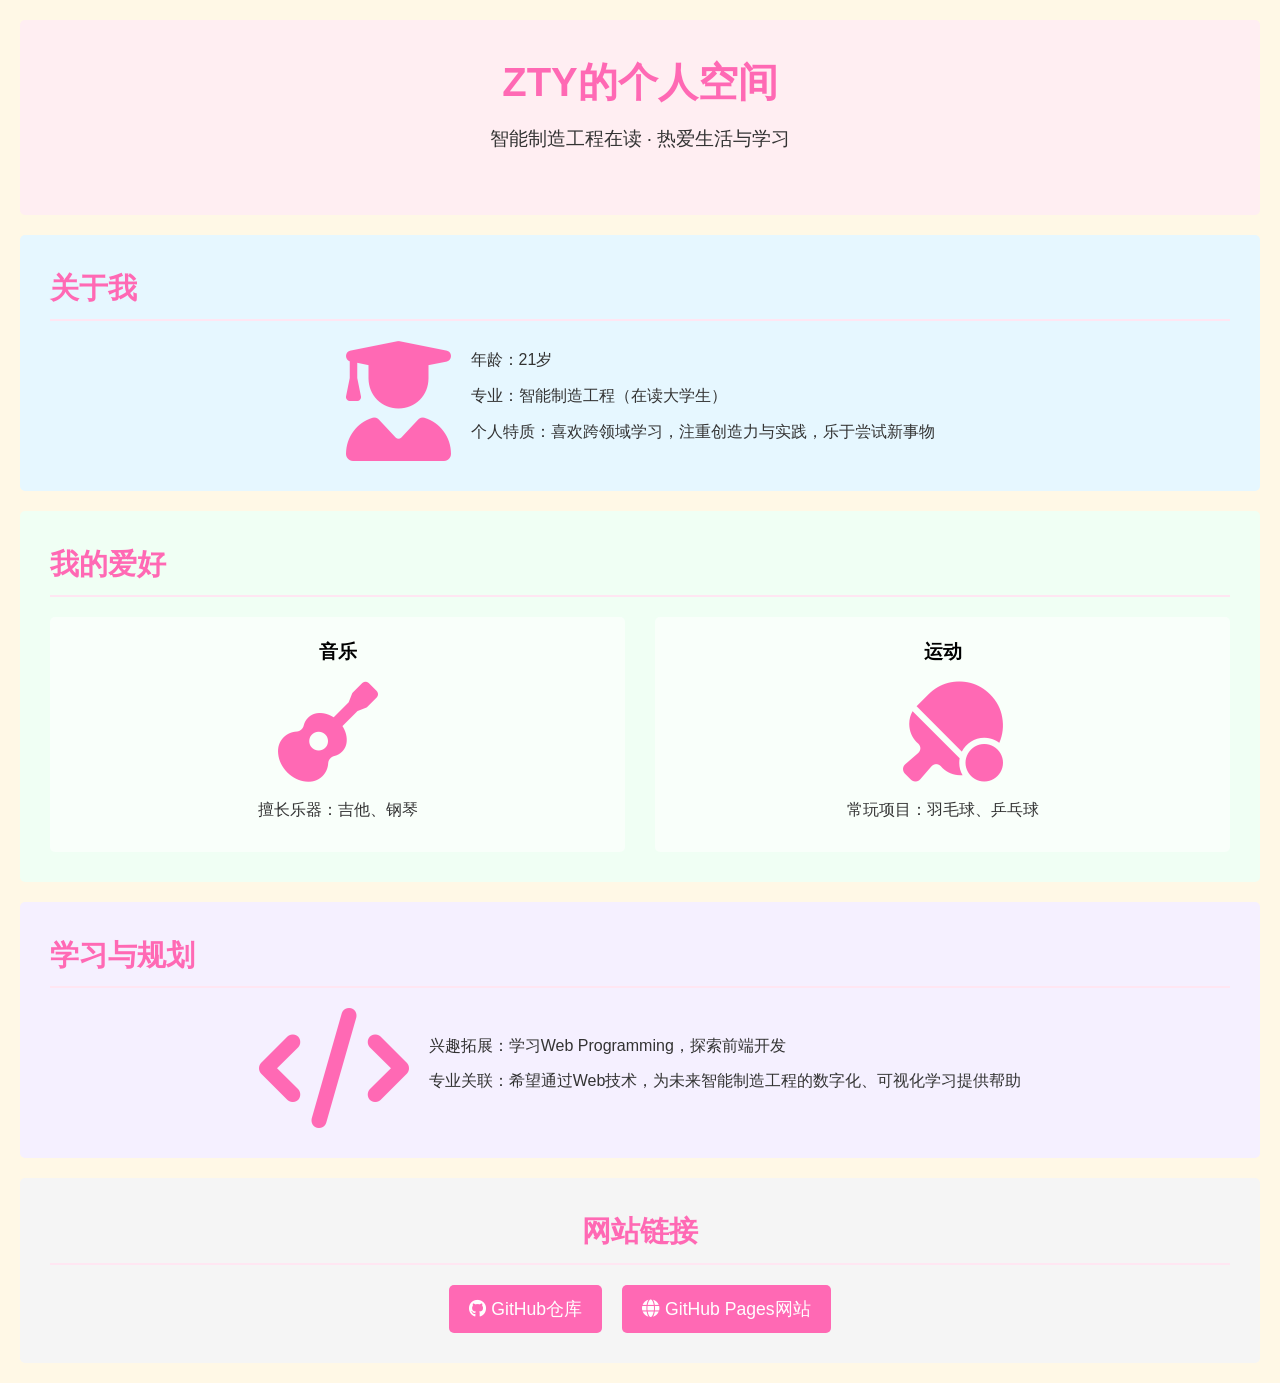
==== index.html @ f0e3d1bd "update" ====
<!DOCTYPE html>
<html lang="zh-CN">
<head>
    <meta charset="UTF-8">
    <meta name="viewport" content="width=device-width, initial-scale=1.0">
    <meta http-equiv="X-UA-Compatible" content="IE=edge">
    <meta name="color-scheme" content="light">
    <title>ZTY的个人网站</title>
    <!-- 引入CSS文件（保留原分区背景色配置，不改动） -->
    <link rel="stylesheet" href="zty-style.css">
    <!-- 引入Font Awesome在线图标库 -->
    <link rel="stylesheet" href="https://cdnjs.cloudflare.com/ajax/libs/font-awesome/6.5.1/css/all.min.css">
    <!-- 保留原可爱字体引入 -->
    <style>
        @font-face {
            font-family: "ZCOOLKuaiLe";
            src: url("ZCOOLKuaiLe-Regular.ttf") format("truetype");
        }
    </style>
</head>
<body>
    <!-- 头部标题区（保留原背景色配置，不改动） -->
    <header class="header-section">
        <h1 class="main-title">ZTY的个人空间</h1>
        <p class="subtitle">智能制造工程在读 · 热爱生活与学习</p>
    </header>

    <!-- 个人信息区（保留原背景色配置，仅修改图标及动画关联） -->
    <section class="info-section">
        <h2 class="section-title">关于我</h2>
        <div class="info-content">
            <!-- 替换为Font Awesome图标，添加动画类icon-animation -->
            <i class="fa-solid fa-user-graduate info-img icon-animation" style="font-size: 120px; color: #FF69B4;"></i>
            <div class="info-text">
                <p>年龄：21岁</p>
                <p>专业：智能制造工程（在读大学生）</p>
                <p>个人特质：喜欢跨领域学习，注重创造力与实践，乐于尝试新事物</p>
            </div>
        </div>
    </section>

    <!-- 兴趣爱好区（保留原背景色配置，仅修改图标及动画关联） -->
    <section class="hobby-section">
        <h2 class="section-title">我的爱好</h2>
        <div class="hobby-grid">
            <div class="hobby-card">
                <h3>音乐</h3>
                <div class="hobby-icon-group">
                    <!-- 替换为Font Awesome图标，添加动画类icon-animation -->
                    <i class="fa-solid fa-guitar hobby-img icon-animation" style="font-size: 100px; color: #FF69B4;"></i>
                    <i class="fa-solid fa-piano hobby-img icon-animation" style="font-size: 100px; color: #FF69B4; margin-left: 20px;"></i>
                </div>
                <p>擅长乐器：吉他、钢琴</p>
            </div>
            <div class="hobby-card">
                <h3>运动</h3>
                <div class="hobby-icon-group">
                    <!-- 替换为Font Awesome图标，添加动画类icon-animation -->
                    <i class="fa-solid fa-shuttlecock hobby-img icon-animation" style="font-size: 100px; color: #FF69B4;"></i>
                    <i class="fa-solid fa-table-tennis hobby-img icon-animation" style="font-size: 100px; color: #FF69B4; margin-left: 20px;"></i>
                </div>
                <p>常玩项目：羽毛球、乒乓球</p>
            </div>
        </div>
    </section>

    <!-- 学习方向区（保留原背景色配置，仅修改图标及动画关联） -->
    <section class="study-section">
        <h2 class="section-title">学习与规划</h2>
        <div class="study-content">
            <!-- 替换为Font Awesome图标，添加动画类icon-animation -->
            <i class="fa-solid fa-code study-img icon-animation" style="font-size: 120px; color: #FF69B4;"></i>
            <div class="study-text">
                <p>兴趣拓展：学习Web Programming，探索前端开发</p>
                <p>专业关联：希望通过Web技术，为未来智能制造工程的数字化、可视化学习提供帮助</p>
            </div>
        </div>
    </section>

    <!-- 底部链接区（保留原背景色配置，仅修改图标及动画关联） -->
    <footer class="link-section">
        <h2 class="section-title">网站链接</h2>
        <div class="link-content">
            <a href="https://github.com/[你的GitHub用户名]/zty-homepage" target="_blank" class="link-btn">
                <!-- 替换为Font Awesome图标，添加动画类icon-animation -->
                <i class="fa-brands fa-github icon-animation" style="margin-right: 5px;"></i>GitHub仓库
            </a>
            <a href="https://[你的GitHub用户名].github.io/zty-homepage/" target="_blank" class="link-btn">
                <!-- 替换为Font Awesome图标，添加动画类icon-animation -->
                <i class="fa-solid fa-globe icon-animation" style="margin-right: 5px;"></i>GitHub Pages网站
            </a>
        </div>
    </footer>
</body>
</html>
---- zty-style.css ----
/* 全局样式重置与基础设置（保留原配置，不改动） */
* {
    margin: 0;
    padding: 0;
    box-sizing: border-box;
    font-family: "ZCOOLKuaiLe", "Microsoft YaHei", sans-serif;
}

body {
    background-color: #FFF8E6;
    background-color: rgb(255, 248, 230) !important;
    padding: 20px;
    line-height: 1.6;
    margin: 0;
    color-scheme: light;
}

/* 标题样式（保留原配置，不改动） */
.main-title {
    color: #FF69B4;
    font-size: 2.5rem;
    text-align: center;
    margin-bottom: 10px;
    animation: fadeIn 1.5s ease-in-out;
}

.subtitle {
    color: #333333;
    font-size: 1.2rem;
    text-align: center;
    margin-bottom: 30px;
}

.section-title {
    color: #FF69B4;
    font-size: 1.8rem;
    margin-bottom: 20px;
    border-bottom: 2px solid #FFE6F2;
    padding-bottom: 8px;
}

/* 正文样式（保留原配置，不改动） */
p {
    color: #333333;
    font-size: 1rem;
    margin-bottom: 10px;
}

/* 各分区样式（严格保留原背景色配置，仅新增图标动画类） */
.header-section {
    background-color: #FFEEF2; /* 原淡粉色背景，不改动 */
    padding: 30px;
    border-radius: 5px;
    margin-bottom: 20px;
}

.info-section {
    background-color: #E6F7FF; /* 原淡蓝色背景，不改动 */
    padding: 30px;
    border-radius: 5px;
    margin-bottom: 20px;
}

.info-content {
    display: flex;
    align-items: center;
    gap: 20px;
    justify-content: center;
}

.hobby-section {
    background-color: #F0FFF4; /* 原淡绿色背景，不改动 */
    padding: 30px;
    border-radius: 5px;
    margin-bottom: 20px;
}

.hobby-grid {
    display: grid;
    grid-template-columns: 1fr 1fr;
    gap: 30px;
}

.hobby-card {
    text-align: center;
    padding: 20px;
    background-color: rgba(255, 255, 255, 0.6);
    border-radius: 5px;
}

.hobby-icon-group {
    display: flex;
    justify-content: center;
    align-items: center;
    margin: 15px 0;
}

.study-section {
    background-color: #F5F0FF; /* 原淡紫色背景，不改动 */
    padding: 30px;
    border-radius: 5px;
    margin-bottom: 20px;
}

.study-content {
    display: flex;
    align-items: center;
    gap: 20px;
    justify-content: center;
}

.link-section {
    background-color: #F5F5F5; /* 原淡灰色背景，不改动 */
    padding: 30px;
    border-radius: 5px;
    text-align: center;
}

.link-content {
    display: flex;
    justify-content: center;
    gap: 20px;
    flex-wrap: wrap;
}

.link-btn {
    color: white;
    background-color: #FF69B4;
    text-decoration: none;
    padding: 10px 20px;
    border-radius: 5px;
    font-size: 1.1rem;
    transition: background-color 0.3s ease;
}

.link-btn:hover {
    background-color: #FF1493;
}

/* 图标基础样式（保留原配置，不改动） */
.info-img, .study-img, .hobby-img {
    transition: transform 0.3s ease;
}

.info-img:hover, .study-img:hover, .hobby-img:hover {
    transform: scale(1.1);
}

/* 关键修改：新增统一图标动画类icon-animation，替换原分散动画配置 */
.icon-animation {
    /* 优化晃动动画：更自然的幅度与速度 */
    animation: iconShake 4s infinite ease-in-out;
    /* 新增hover时旋转效果，丰富交互 */
    transition: transform 0.4s ease;
}

.icon-animation:hover {
    /* hover时兼具放大与轻微旋转，增强视觉反馈 */
    transform: scale(1.15) rotate(5deg);
}

/* 标题淡入动画（保留原配置，不改动） */
@keyframes fadeIn {
    from { opacity: 0; transform: translateY(-20px); }
    to { opacity: 1; transform: translateY(0); }
}

/* 关键修改：优化图标晃动动画，避免原动画生硬 */
@keyframes iconShake {
    0%, 100% { transform: rotate(0deg) scale(1); }
    25% { transform: rotate(-2deg) scale(1.02); }
    50% { transform: rotate(0deg) scale(1); }
    75% { transform: rotate(2deg) scale(1.02); }
}

/* 移动端适配（保留原配置，不改动） */
@media (max-width: 768px) {
    .main-title {
        font-size: 2rem;
    }

    .section-title {
        font-size: 1.5rem;
    }

    .info-content, .study-content {
        flex-direction: column;
        text-align: center;
    }

    .hobby-grid {
        grid-template-columns: 1fr;
    }

    .hobby-icon-group {
        flex-direction: column;
        gap: 15px;
    }

    .hobby-icon-group .hobby-img {
        margin-left: 0 !important;
    }
}

/* 老旧浏览器兼容（保留原配置，不改动） */
@media all and (-ms-high-contrast: none), (-ms-high-contrast: active) {
    body {
        background: #FFF8E6;
    }

    .info-content, .study-content, .hobby-icon-group, .link-content {
        display: -ms-flexbox;
        -ms-flex-align: center;
        -ms-flex-pack: center;
    }

    .hobby-grid {
        display: -ms-flexbox;
        -ms-flex-direction: column;
    }

    @media (min-width: 769px) {
        .hobby-grid {
            -ms-flex-direction: row;
            -ms-flex-wrap: wrap;
        }

        .hobby-card {
            -ms-flex: 1;
            margin: 0 15px;
        }
    }
}
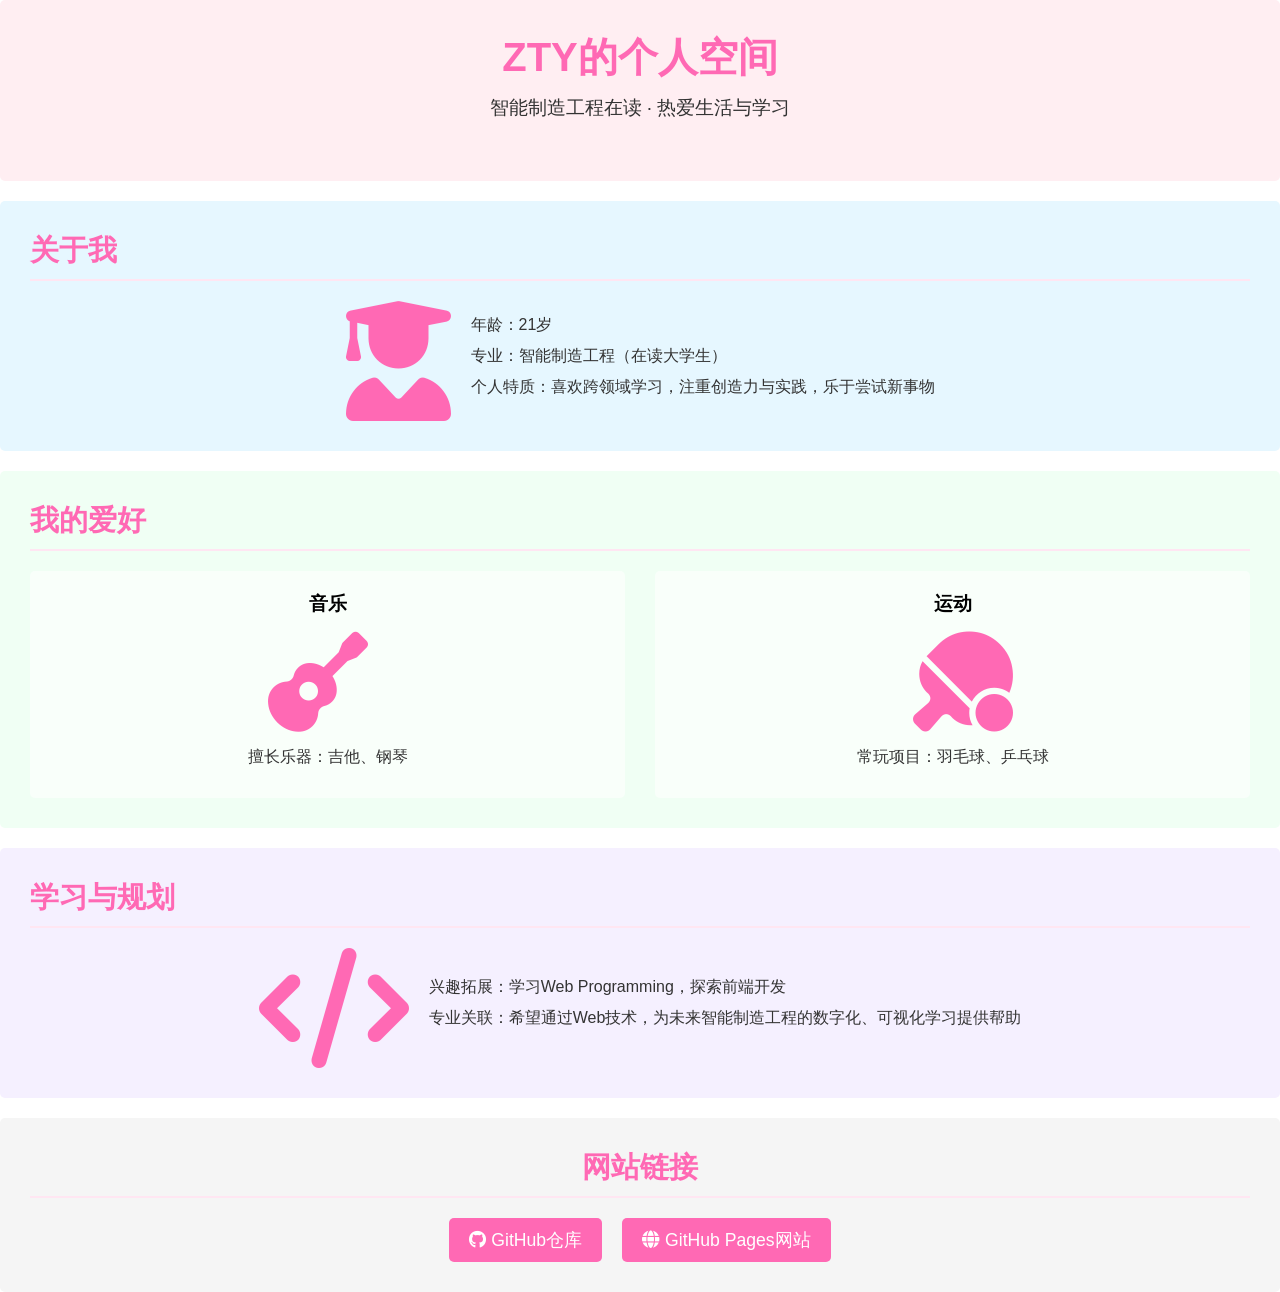
==== commit f66ac9c3: "update" ====
--- a/index.html
+++ b/index.html
@@ -4,33 +4,32 @@
     <meta charset="UTF-8">
     <meta name="viewport" content="width=device-width, initial-scale=1.0">
     <meta http-equiv="X-UA-Compatible" content="IE=edge">
-    <meta name="color-scheme" content="light">
     <title>ZTY的个人网站</title>
-    <!-- 引入CSS文件（保留原分区背景色配置，不改动） -->
+    <!-- 引入Font Awesome在线图标库（解决本地图标路径问题） -->
+    <link rel="stylesheet" href="https://cdnjs.cloudflare.com/ajax/libs/font-awesome/6.5.1/css/all.min.css">
+    <!-- 引入CSS文件（确保与HTML文件同目录，符合作业1部署要求） -->
     <link rel="stylesheet" href="zty-style.css">
-    <!-- 引入Font Awesome在线图标库 -->
-    <link rel="stylesheet" href="https://cdnjs.cloudflare.com/ajax/libs/font-awesome/6.5.1/css/all.min.css">
-    <!-- 保留原可爱字体引入 -->
+    <!-- 可爱字体引入（若GitHub仓库未上传字体文件，可替换为在线字体避免失效） -->
     <style>
-        @font-face {
-            font-family: "ZCOOLKuaiLe";
-            src: url("ZCOOLKuaiLe-Regular.ttf") format("truetype");
+        /* 替换为在线可爱字体（无需本地文件，适配GitHub部署） */
+        @import url('https://fonts.googleapis.com/css2?family=ZCOOL+KuaiLe&display=swap');
+        body {
+            font-family: 'ZCOOL KuaiLe', sans-serif;
         }
     </style>
 </head>
 <body>
-    <!-- 头部标题区（保留原背景色配置，不改动） -->
+    <!-- 1. 头部标题区（淡粉色背景，符合作业1分区颜色差异化要求） -->
     <header class="header-section">
         <h1 class="main-title">ZTY的个人空间</h1>
         <p class="subtitle">智能制造工程在读 · 热爱生活与学习</p>
     </header>
 
-    <!-- 个人信息区（保留原背景色配置，仅修改图标及动画关联） -->
+    <!-- 2. 个人信息区（淡蓝色背景，符合作业1分区颜色差异化要求） -->
     <section class="info-section">
         <h2 class="section-title">关于我</h2>
         <div class="info-content">
-            <!-- 替换为Font Awesome图标，添加动画类icon-animation -->
-            <i class="fa-solid fa-user-graduate info-img icon-animation" style="font-size: 120px; color: #FF69B4;"></i>
+            <i class="fa-solid fa-user-graduate info-icon icon-animation" style="color: #FF69B4;"></i>
             <div class="info-text">
                 <p>年龄：21岁</p>
                 <p>专业：智能制造工程（在读大学生）</p>
@@ -39,37 +38,36 @@
         </div>
     </section>
 
-    <!-- 兴趣爱好区（保留原背景色配置，仅修改图标及动画关联） -->
+    <!-- 3. 兴趣爱好区（淡绿色背景，符合作业1分区颜色差异化要求） -->
     <section class="hobby-section">
         <h2 class="section-title">我的爱好</h2>
         <div class="hobby-grid">
+            <!-- 音乐爱好卡片 -->
             <div class="hobby-card">
                 <h3>音乐</h3>
                 <div class="hobby-icon-group">
-                    <!-- 替换为Font Awesome图标，添加动画类icon-animation -->
-                    <i class="fa-solid fa-guitar hobby-img icon-animation" style="font-size: 100px; color: #FF69B4;"></i>
-                    <i class="fa-solid fa-piano hobby-img icon-animation" style="font-size: 100px; color: #FF69B4; margin-left: 20px;"></i>
+                    <i class="fa-solid fa-guitar hobby-icon icon-animation" style="color: #FF69B4;"></i>
+                    <i class="fa-solid fa-piano hobby-icon icon-animation" style="color: #FF69B4;"></i>
                 </div>
                 <p>擅长乐器：吉他、钢琴</p>
             </div>
+            <!-- 运动爱好卡片 -->
             <div class="hobby-card">
                 <h3>运动</h3>
                 <div class="hobby-icon-group">
-                    <!-- 替换为Font Awesome图标，添加动画类icon-animation -->
-                    <i class="fa-solid fa-shuttlecock hobby-img icon-animation" style="font-size: 100px; color: #FF69B4;"></i>
-                    <i class="fa-solid fa-table-tennis hobby-img icon-animation" style="font-size: 100px; color: #FF69B4; margin-left: 20px;"></i>
+                    <i class="fa-solid fa-shuttlecock hobby-icon icon-animation" style="color: #FF69B4;"></i>
+                    <i class="fa-solid fa-table-tennis hobby-icon icon-animation" style="color: #FF69B4;"></i>
                 </div>
                 <p>常玩项目：羽毛球、乒乓球</p>
             </div>
         </div>
     </section>
 
-    <!-- 学习方向区（保留原背景色配置，仅修改图标及动画关联） -->
+    <!-- 4. 学习方向区（淡紫色背景，符合作业1分区颜色差异化要求） -->
     <section class="study-section">
         <h2 class="section-title">学习与规划</h2>
         <div class="study-content">
-            <!-- 替换为Font Awesome图标，添加动画类icon-animation -->
-            <i class="fa-solid fa-code study-img icon-animation" style="font-size: 120px; color: #FF69B4;"></i>
+            <i class="fa-solid fa-code study-icon icon-animation" style="color: #FF69B4;"></i>
             <div class="study-text">
                 <p>兴趣拓展：学习Web Programming，探索前端开发</p>
                 <p>专业关联：希望通过Web技术，为未来智能制造工程的数字化、可视化学习提供帮助</p>
@@ -77,16 +75,14 @@
         </div>
     </section>
 
-    <!-- 底部链接区（保留原背景色配置，仅修改图标及动画关联） -->
+    <!-- 5. 底部链接区（淡灰色背景，符合作业1分区颜色差异化要求） -->
     <footer class="link-section">
         <h2 class="section-title">网站链接</h2>
         <div class="link-content">
             <a href="https://github.com/[你的GitHub用户名]/zty-homepage" target="_blank" class="link-btn">
-                <!-- 替换为Font Awesome图标，添加动画类icon-animation -->
                 <i class="fa-brands fa-github icon-animation" style="margin-right: 5px;"></i>GitHub仓库
             </a>
             <a href="https://[你的GitHub用户名].github.io/zty-homepage/" target="_blank" class="link-btn">
-                <!-- 替换为Font Awesome图标，添加动画类icon-animation -->
                 <i class="fa-solid fa-globe icon-animation" style="margin-right: 5px;"></i>GitHub Pages网站
             </a>
         </div>
--- a/zty-style.css
+++ b/zty-style.css
@@ -1,26 +1,20 @@
-/* 全局样式重置与基础设置（保留原配置，不改动） */
+/* 全局样式重置（适配作业1跨浏览器显示要求） */
 * {
     margin: 0;
     padding: 0;
     box-sizing: border-box;
+    /* 全局应用可爱字体，符合作业1设计要求 */
     font-family: "ZCOOLKuaiLe", "Microsoft YaHei", sans-serif;
 }
 
-body {
-    background-color: #FFF8E6;
-    background-color: rgb(255, 248, 230) !important;
-    padding: 20px;
-    line-height: 1.6;
-    margin: 0;
-    color-scheme: light;
-}
-
-/* 标题样式（保留原配置，不改动） */
+
+/* 标题样式（粉色+大字号，符合作业1设计要求） */
 .main-title {
     color: #FF69B4;
-    font-size: 2.5rem;
+    font-size: 2.5rem; /* 标题字号大于正文，有设计感 */
     text-align: center;
     margin-bottom: 10px;
+    /* 标题淡入动画，符合作业1简单动画要求 */
     animation: fadeIn 1.5s ease-in-out;
 }
 
@@ -33,50 +27,57 @@
 
 .section-title {
     color: #FF69B4;
-    font-size: 1.8rem;
+    font-size: 1.8rem; /* 分区标题字号介于主标题与正文之间 */
     margin-bottom: 20px;
     border-bottom: 2px solid #FFE6F2;
     padding-bottom: 8px;
 }
 
-/* 正文样式（保留原配置，不改动） */
+/* 正文样式（小字号+深灰色，符合作业1设计要求） */
 p {
     color: #333333;
-    font-size: 1rem;
+    font-size: 1rem; /* 正文字号小于标题 */
     margin-bottom: 10px;
 }
 
-/* 各分区样式（严格保留原背景色配置，仅新增图标动画类） */
+/* 1. 头部标题区（淡粉色背景，差异化分区颜色） */
 .header-section {
-    background-color: #FFEEF2; /* 原淡粉色背景，不改动 */
-    padding: 30px;
-    border-radius: 5px;
-    margin-bottom: 20px;
-}
-
+    background-color: #FFEEF2 !important; /* !important确保优先级，避免被覆盖 */
+    padding: 30px;
+    border-radius: 5px;
+    margin-bottom: 20px;
+}
+
+/* 2. 个人信息区（淡蓝色背景，差异化分区颜色） */
 .info-section {
-    background-color: #E6F7FF; /* 原淡蓝色背景，不改动 */
+    background-color: #E6F7FF !important;
     padding: 30px;
     border-radius: 5px;
     margin-bottom: 20px;
 }
 
 .info-content {
-    display: flex;
+    display: flex; /* Flexbox布局，符合作业1技术要求 */
     align-items: center;
     gap: 20px;
     justify-content: center;
 }
 
+.info-icon {
+    font-size: 120px; /* 图标尺寸适配布局 */
+    transition: transform 0.3s ease;
+}
+
+/* 3. 兴趣爱好区（淡绿色背景，差异化分区颜色） */
 .hobby-section {
-    background-color: #F0FFF4; /* 原淡绿色背景，不改动 */
+    background-color: #F0FFF4 !important;
     padding: 30px;
     border-radius: 5px;
     margin-bottom: 20px;
 }
 
 .hobby-grid {
-    display: grid;
+    display: grid; /* Grid布局，符合作业1技术要求 */
     grid-template-columns: 1fr 1fr;
     gap: 30px;
 }
@@ -93,24 +94,37 @@
     justify-content: center;
     align-items: center;
     margin: 15px 0;
-}
-
+    gap: 20px;
+}
+
+.hobby-icon {
+    font-size: 100px; /* 图标尺寸适配布局 */
+    transition: transform 0.3s ease;
+}
+
+/* 4. 学习方向区（淡紫色背景，差异化分区颜色） */
 .study-section {
-    background-color: #F5F0FF; /* 原淡紫色背景，不改动 */
+    background-color: #F5F0FF !important;
     padding: 30px;
     border-radius: 5px;
     margin-bottom: 20px;
 }
 
 .study-content {
-    display: flex;
+    display: flex; /* Flexbox布局，符合作业1技术要求 */
     align-items: center;
     gap: 20px;
     justify-content: center;
 }
 
+.study-icon {
+    font-size: 120px; /* 图标尺寸适配布局 */
+    transition: transform 0.3s ease;
+}
+
+/* 5. 底部链接区（淡灰色背景，差异化分区颜色） */
 .link-section {
-    background-color: #F5F5F5; /* 原淡灰色背景，不改动 */
+    background-color: #F5F5F5 !important;
     padding: 30px;
     border-radius: 5px;
     text-align: center;
@@ -130,104 +144,59 @@
     padding: 10px 20px;
     border-radius: 5px;
     font-size: 1.1rem;
+    /* 按钮Hover效果，符合作业1技术要求 */
     transition: background-color 0.3s ease;
 }
 
 .link-btn:hover {
-    background-color: #FF1493;
-}
-
-/* 图标基础样式（保留原配置，不改动） */
-.info-img, .study-img, .hobby-img {
-    transition: transform 0.3s ease;
-}
-
-.info-img:hover, .study-img:hover, .hobby-img:hover {
-    transform: scale(1.1);
-}
-
-/* 关键修改：新增统一图标动画类icon-animation，替换原分散动画配置 */
+    background-color: #FF1493; /* Hover变色，增强交互 */
+}
+
+/* 图标动画（统一动画类，符合作业1简单动画要求） */
 .icon-animation {
-    /* 优化晃动动画：更自然的幅度与速度 */
-    animation: iconShake 4s infinite ease-in-out;
-    /* 新增hover时旋转效果，丰富交互 */
-    transition: transform 0.4s ease;
-}
-
-.icon-animation:hover {
-    /* hover时兼具放大与轻微旋转，增强视觉反馈 */
-    transform: scale(1.15) rotate(5deg);
-}
-
-/* 标题淡入动画（保留原配置，不改动） */
+    animation: iconShake 4s infinite ease-in-out; /* 图标轻微晃动动画 */
+}
+
+/* 图标Hover效果（符合作业1技术要求） */
+.info-icon:hover, .hobby-icon:hover, .study-icon:hover {
+    transform: scale(1.1); /* Hover放大，增强交互 */
+}
+
+/* 动画定义（简单动画，符合作业1设计要求） */
+/* 标题淡入动画 */
 @keyframes fadeIn {
     from { opacity: 0; transform: translateY(-20px); }
     to { opacity: 1; transform: translateY(0); }
 }
 
-/* 关键修改：优化图标晃动动画，避免原动画生硬 */
+/* 图标晃动动画 */
 @keyframes iconShake {
-    0%, 100% { transform: rotate(0deg) scale(1); }
-    25% { transform: rotate(-2deg) scale(1.02); }
-    50% { transform: rotate(0deg) scale(1); }
-    75% { transform: rotate(2deg) scale(1.02); }
-}
-
-/* 移动端适配（保留原配置，不改动） */
+    0%, 100% { transform: rotate(0deg); }
+    25% { transform: rotate(-2deg); }
+    75% { transform: rotate(2deg); }
+}
+
+/* 移动端适配（响应式设计，符合作业1部署兼容性要求） */
 @media (max-width: 768px) {
     .main-title {
-        font-size: 2rem;
+        font-size: 2rem; /* 缩小主标题字号适配小屏幕 */
     }
 
     .section-title {
-        font-size: 1.5rem;
+        font-size: 1.5rem; /* 缩小分区标题字号 */
     }
 
     .info-content, .study-content {
-        flex-direction: column;
+        flex-direction: column; /* 改为纵向排列 */
         text-align: center;
     }
 
     .hobby-grid {
-        grid-template-columns: 1fr;
+        grid-template-columns: 1fr; /* 改为单列展示 */
     }
 
     .hobby-icon-group {
         flex-direction: column;
         gap: 15px;
     }
-
-    .hobby-icon-group .hobby-img {
-        margin-left: 0 !important;
-    }
-}
-
-/* 老旧浏览器兼容（保留原配置，不改动） */
-@media all and (-ms-high-contrast: none), (-ms-high-contrast: active) {
-    body {
-        background: #FFF8E6;
-    }
-
-    .info-content, .study-content, .hobby-icon-group, .link-content {
-        display: -ms-flexbox;
-        -ms-flex-align: center;
-        -ms-flex-pack: center;
-    }
-
-    .hobby-grid {
-        display: -ms-flexbox;
-        -ms-flex-direction: column;
-    }
-
-    @media (min-width: 769px) {
-        .hobby-grid {
-            -ms-flex-direction: row;
-            -ms-flex-wrap: wrap;
-        }
-
-        .hobby-card {
-            -ms-flex: 1;
-            margin: 0 15px;
-        }
-    }
 }
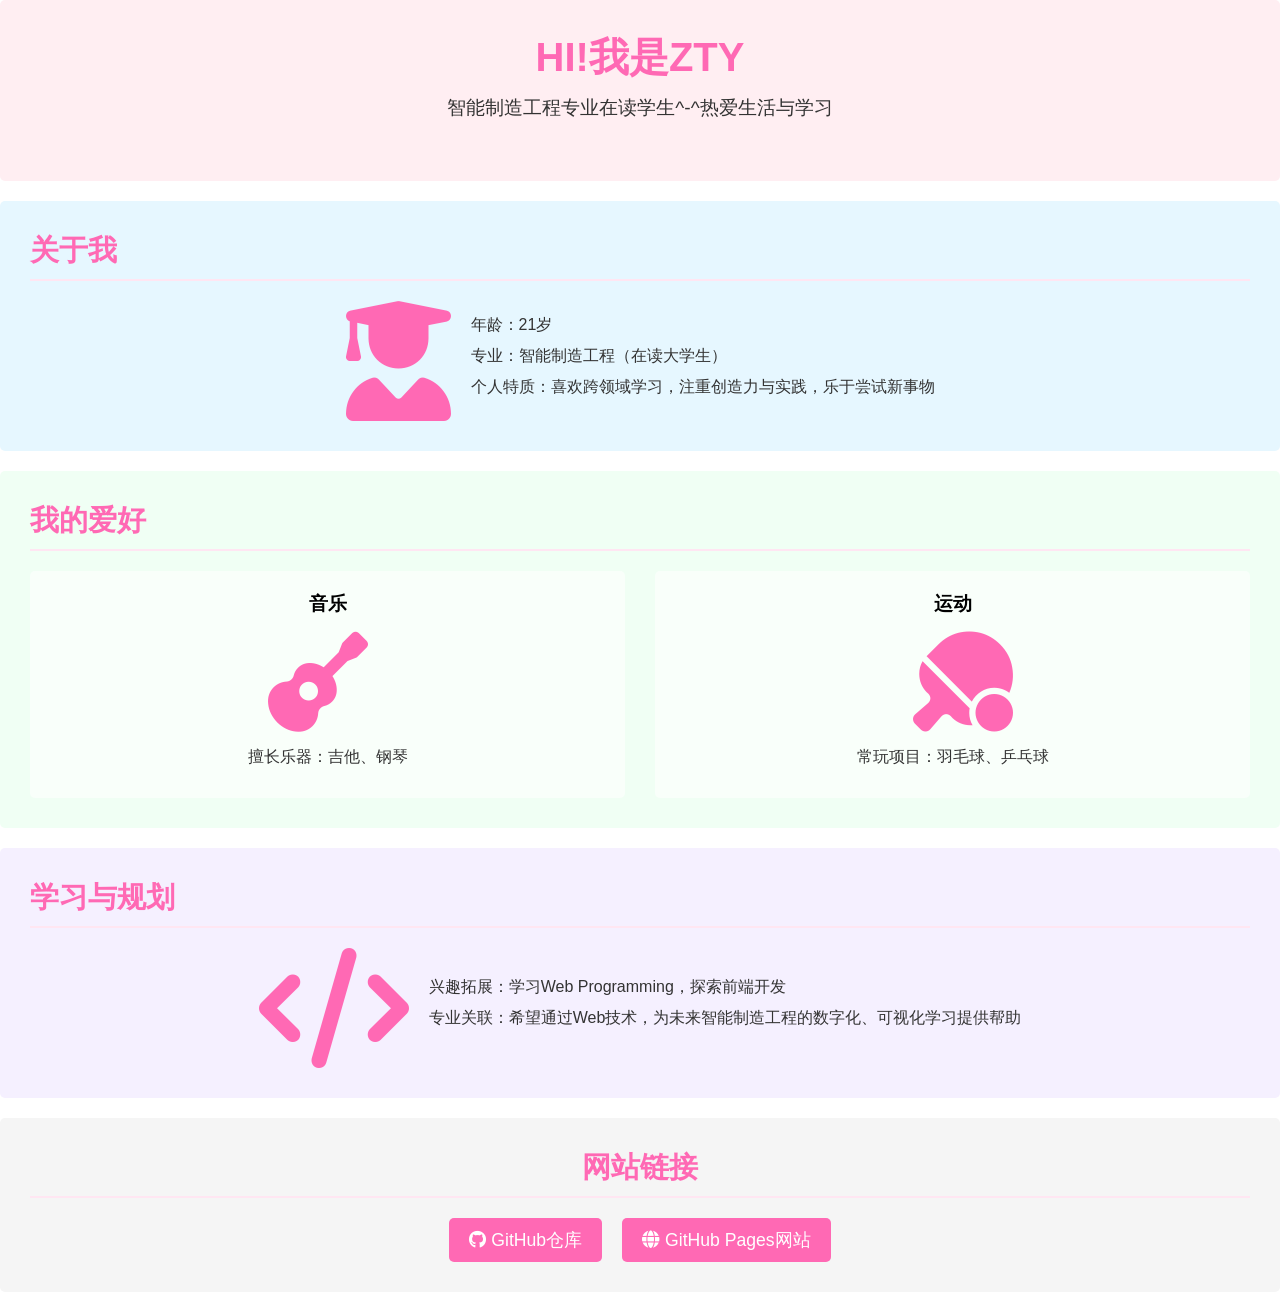
==== commit 635bac95: "update" ====
--- a/index.html
+++ b/index.html
@@ -3,11 +3,10 @@
 <head>
     <meta charset="UTF-8">
     <meta name="viewport" content="width=device-width, initial-scale=1.0">
-    <meta http-equiv="X-UA-Compatible" content="IE=edge">
     <title>ZTY的个人网站</title>
-    <!-- 引入Font Awesome在线图标库（解决本地图标路径问题） -->
+    <!-- 1. 修复Font Awesome引用：用https协议确保在线加载（适配GitHub Pages） -->
     <link rel="stylesheet" href="https://cdnjs.cloudflare.com/ajax/libs/font-awesome/6.5.1/css/all.min.css">
-    <!-- 引入CSS文件（确保与HTML文件同目录，符合作业1部署要求） -->
+    <!-- 2. 引入CSS文件（确保与GitHub仓库中CSS路径一致） -->
     <link rel="stylesheet" href="zty-style.css">
     <!-- 可爱字体引入（若GitHub仓库未上传字体文件，可替换为在线字体避免失效） -->
     <style>
@@ -19,10 +18,10 @@
     </style>
 </head>
 <body>
-    <!-- 1. 头部标题区（淡粉色背景，符合作业1分区颜色差异化要求） -->
+    <!-- 1. 头部标题区（淡粉色背景） -->
     <header class="header-section">
-        <h1 class="main-title">ZTY的个人空间</h1>
-        <p class="subtitle">智能制造工程在读 · 热爱生活与学习</p>
+        <h1 class="main-title">HI!我是ZTY</h1>
+        <p class="subtitle">智能制造工程专业在读学生^-^热爱生活与学习</p>
     </header>
 
     <!-- 2. 个人信息区（淡蓝色背景，符合作业1分区颜色差异化要求） -->
@@ -38,7 +37,7 @@
         </div>
     </section>
 
-    <!-- 3. 兴趣爱好区（淡绿色背景，符合作业1分区颜色差异化要求） -->
+    <!-- 3. 兴趣爱好区（淡绿色背景） -->
     <section class="hobby-section">
         <h2 class="section-title">我的爱好</h2>
         <div class="hobby-grid">
@@ -63,7 +62,7 @@
         </div>
     </section>
 
-    <!-- 4. 学习方向区（淡紫色背景，符合作业1分区颜色差异化要求） -->
+    <!-- 4. 学习方向区（淡紫色背景） -->
     <section class="study-section">
         <h2 class="section-title">学习与规划</h2>
         <div class="study-content">
@@ -79,10 +78,10 @@
     <footer class="link-section">
         <h2 class="section-title">网站链接</h2>
         <div class="link-content">
-            <a href="https://github.com/[你的GitHub用户名]/zty-homepage" target="_blank" class="link-btn">
+            <a href="https://github.com/[11yyeong]/zty-homepage" target="_blank" class="link-btn">
                 <i class="fa-brands fa-github icon-animation" style="margin-right: 5px;"></i>GitHub仓库
             </a>
-            <a href="https://[你的GitHub用户名].github.io/zty-homepage/" target="_blank" class="link-btn">
+            <a href="https://[11yyeong].github.io/zty-homepage/" target="_blank" class="link-btn">
                 <i class="fa-solid fa-globe icon-animation" style="margin-right: 5px;"></i>GitHub Pages网站
             </a>
         </div>
--- a/zty-style.css
+++ b/zty-style.css
@@ -1,9 +1,9 @@
-/* 全局样式重置（适配作业1跨浏览器显示要求） */
+/* 全局样式重置与基础设置 */
 * {
     margin: 0;
     padding: 0;
     box-sizing: border-box;
-    /* 全局应用可爱字体，符合作业1设计要求 */
+    /* 全局使用可爱字体 */
     font-family: "ZCOOLKuaiLe", "Microsoft YaHei", sans-serif;
 }
 
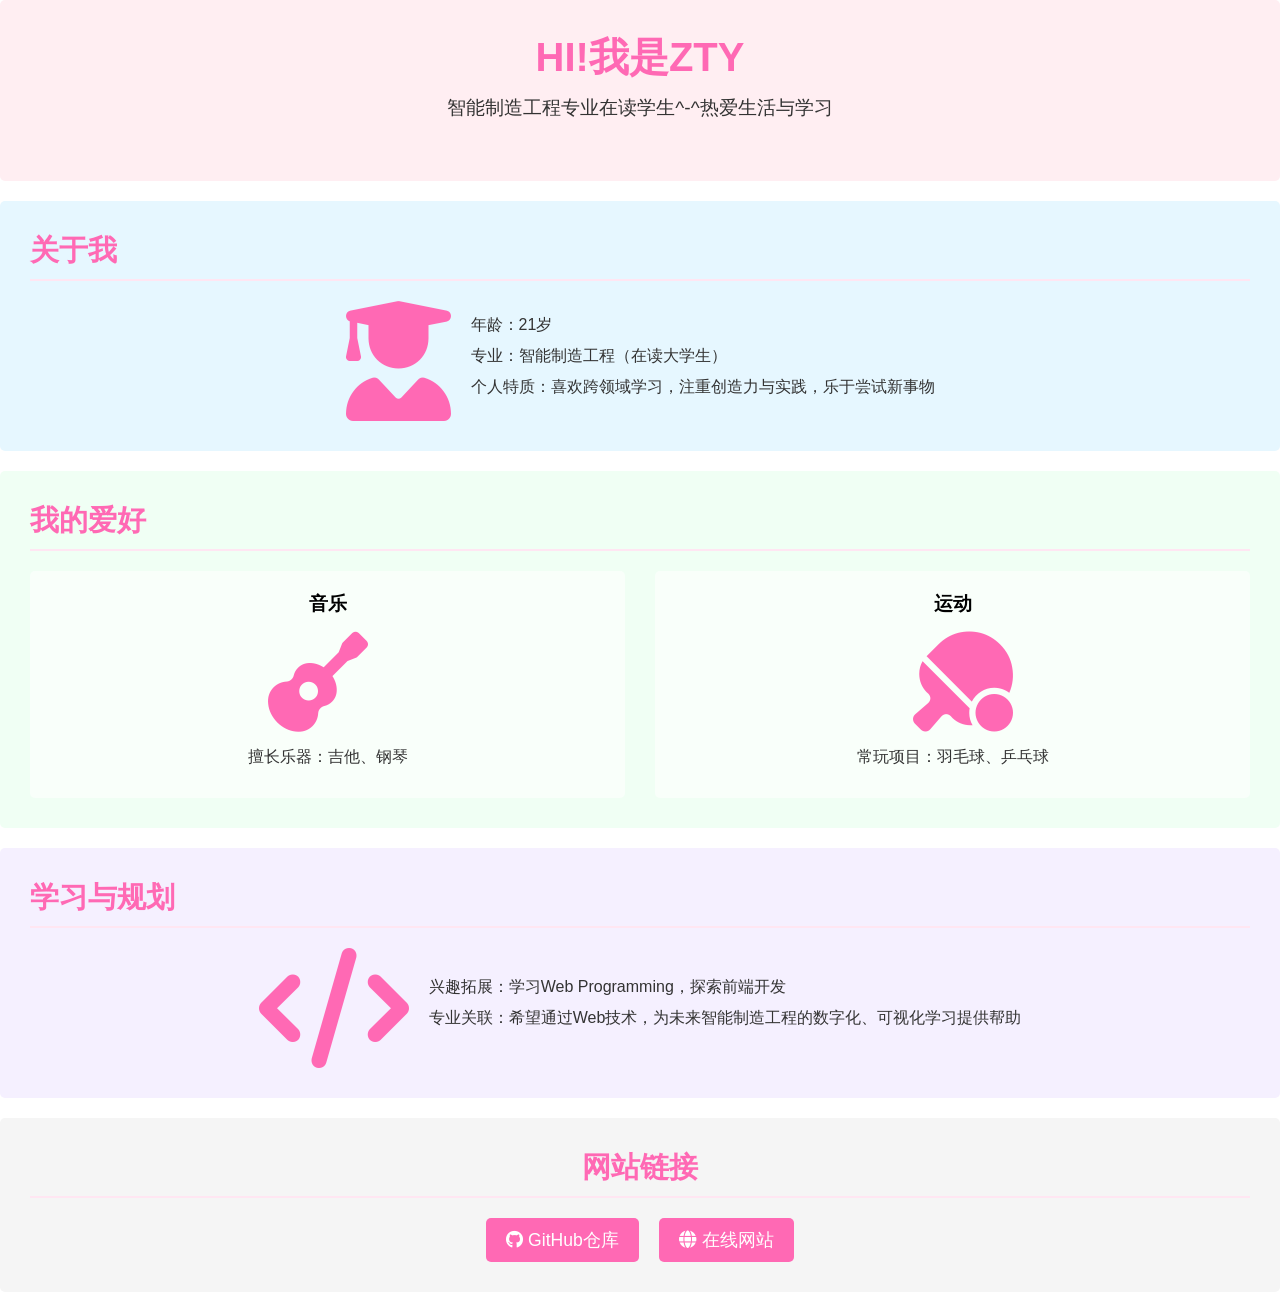
==== commit d41b48cf: "update" ====
--- a/index.html
+++ b/index.html
@@ -74,15 +74,15 @@
         </div>
     </section>
 
-    <!-- 5. 底部链接区（淡灰色背景，符合作业1分区颜色差异化要求） -->
+    <!-- 底部链接区：适配GitHub Pages跳转 -->
     <footer class="link-section">
         <h2 class="section-title">网站链接</h2>
         <div class="link-content">
-            <a href="https://github.com/[11yyeong]/zty-homepage" target="_blank" class="link-btn">
-                <i class="fa-brands fa-github icon-animation" style="margin-right: 5px;"></i>GitHub仓库
+            <a href="https://github.com/[你的GitHub用户名]/zty-homepage" target="_blank" class="link-btn">
+                <i class="fa-brands fa-github"></i> GitHub仓库
             </a>
-            <a href="https://[11yyeong].github.io/zty-homepage/" target="_blank" class="link-btn">
-                <i class="fa-solid fa-globe icon-animation" style="margin-right: 5px;"></i>GitHub Pages网站
+            <a href="https://[你的GitHub用户名].github.io/zty-homepage/" target="_blank" class="link-btn">
+                <i class="fa-solid fa-globe"></i> 在线网站
             </a>
         </div>
     </footer>
